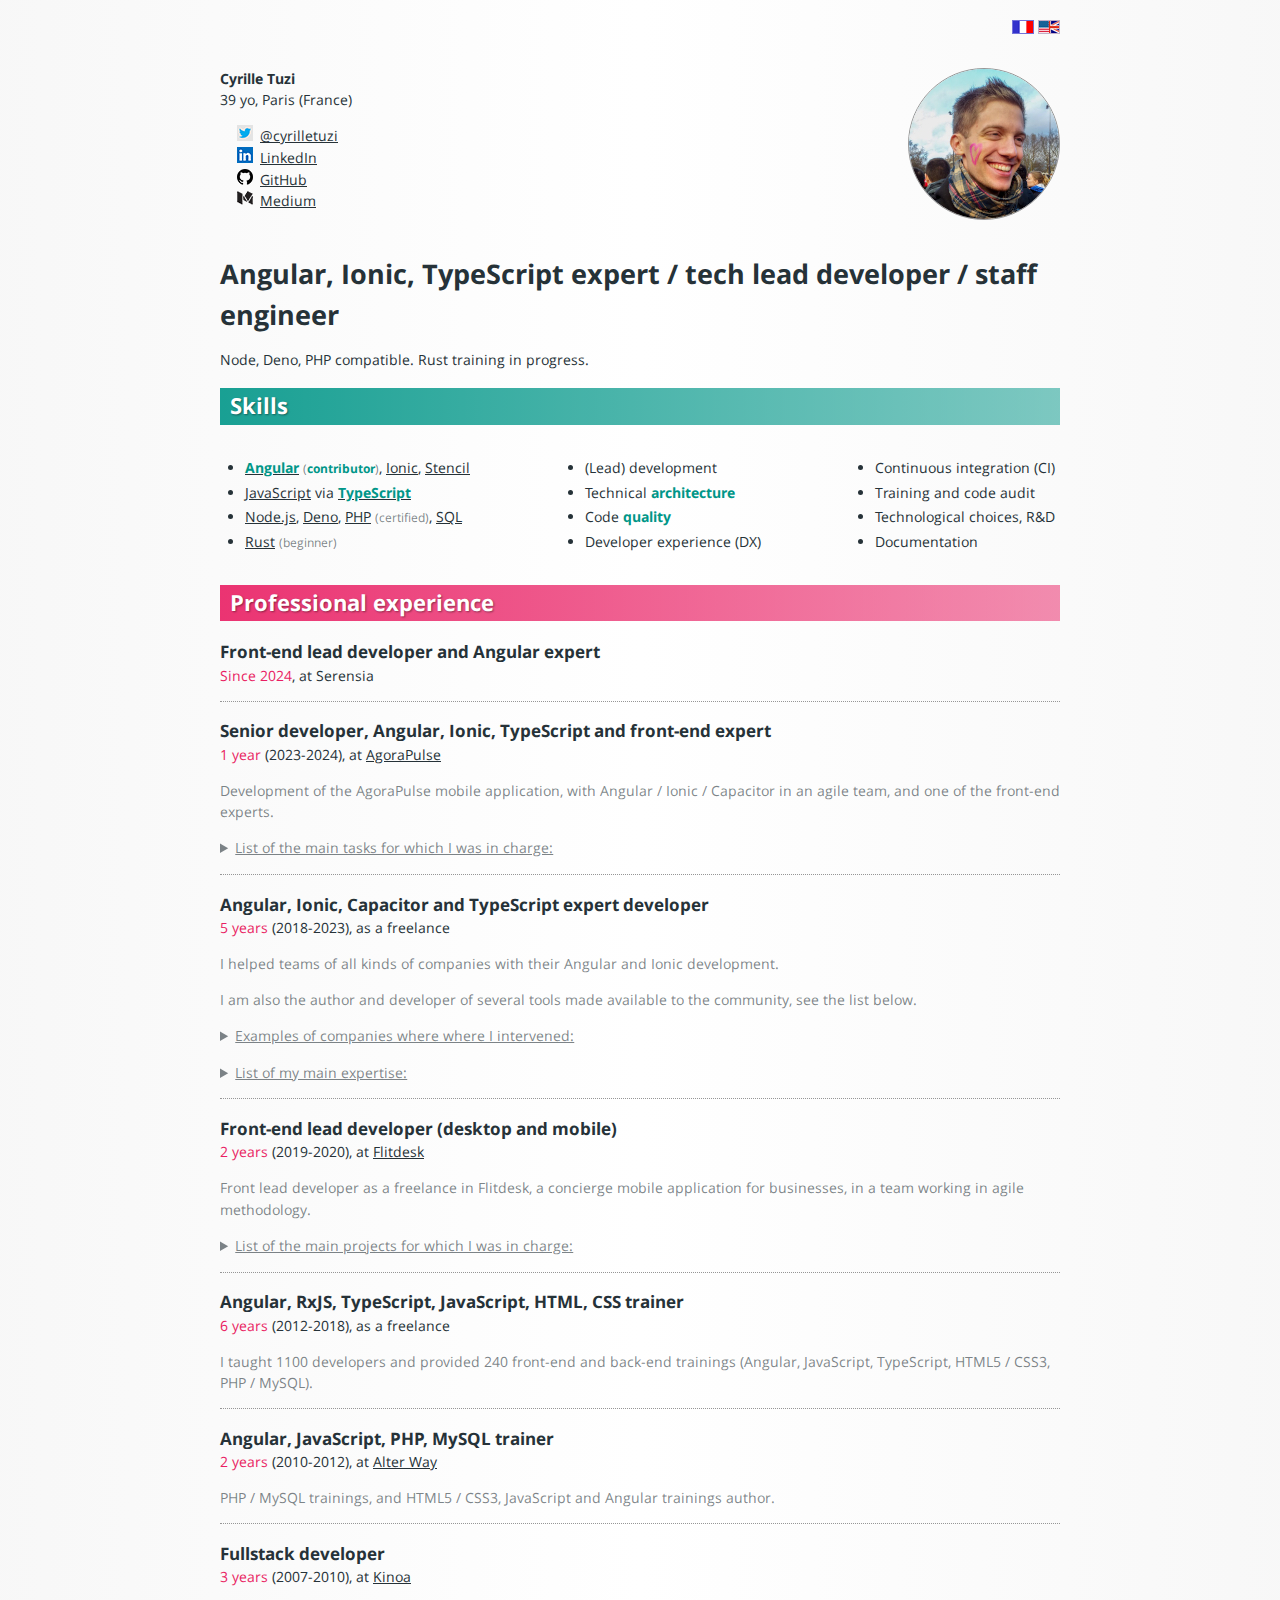
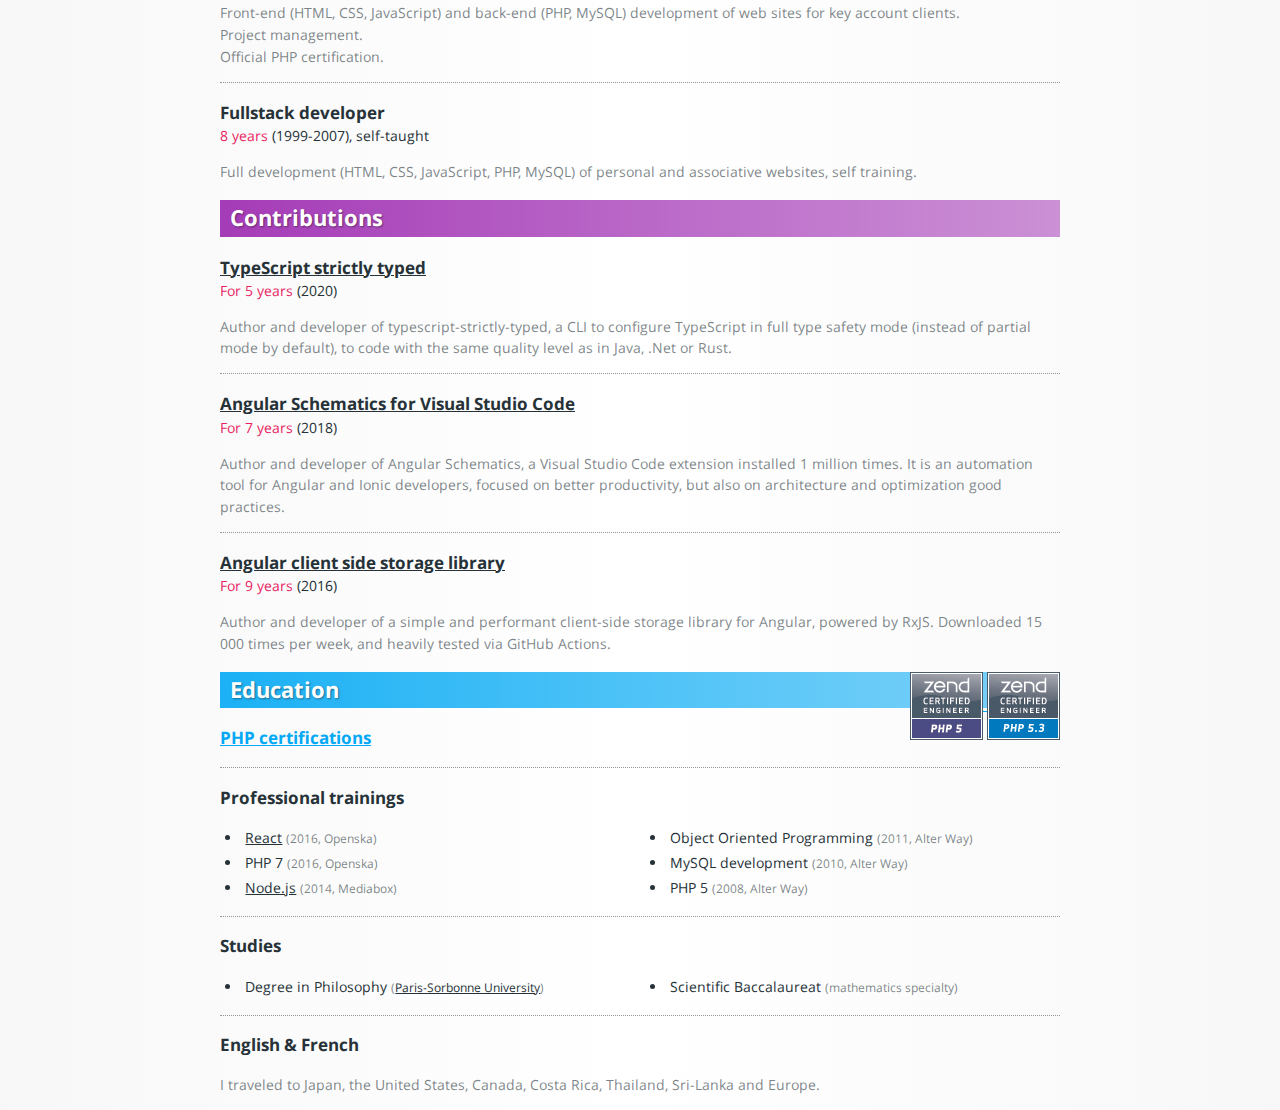
==== en/index.html @ 1a238568 "fix" ====
<!doctype html>
<html lang="en">

<head>
  <meta charset="utf-8">
  <title>Angular, Ionic, TypeScript expert / tech lead developer / staff engineer | Cyrille Tuzi</title>
  <meta name="description"
    content="Full-stack developer, JavaScript · TypeScript · RxJS · Stencil · Ionic · Angular expert.">
  <meta name="viewport" content="width=device-width, initial-scale=1">
  <meta name="twitter:site" content="@cyrilletuzi">
  <link rel="alternate" hreflang="fr" href="https://www.cyrilletuzi.com">
  <link rel="stylesheet" href="../styles/web.css">
</head>

<body>

  <div id="wrapper">

    <ul id="header-lang" class="no-print">
      <li><a href="/" rel="alternate" hreflang="fr"><img src="../images/lang-icons/fr.png" alt="Français" width="22"
            height="14"></a></li>
      <li><img src="../images/lang-icons/en.png" alt="English" width="22" height="14"></li>
    </ul>

    <main id="content">

      <article id="profile" itemscope itemtype="http://schema.org/Person">

        <header id="header">

          <div>

            <p id="header-title" itemprop="name">Cyrille Tuzi</p>
            <p id="header-age">39 yo, <span itemprop="address">Paris (France)</span></p>

            <ul id="contact-list">
              <li class="contact-twitter"><a href="https://twitter.com/cyrilletuzi" target="_blank"
                  rel="external">@cyrilletuzi</a></li>
              <li class="contact-linkedin no-print"><a href="https://www.linkedin.com/in/cyrilletuzi" target="_blank"
                  rel="external">LinkedIn</a></li>
              <li class="contact-github no-print"><a href="https://github.com/cyrilletuzi" target="_blank"
                  rel="external">GitHub</a></li>
              <li class="contact-medium no-print"><a href="https://medium.com/@cyrilletuzi" target="_blank"
                  rel="external">Medium</a></li>
            </ul>

          </div>

          <div>

            <figure id="header-photo"><img src="../images/me/pro-202009.jpg" width="150" height="150" alt=""
                itemprop="image"></figure>

          </div>

        </header><!-- #header -->

        <h1 id="profile-title" itemprop="jobTitle">
          Angular, Ionic, TypeScript expert / tech lead developer / staff engineer
        </h1>
        <p>Node, Deno, PHP compatible. Rust training in progress.</p>

        <section class="profile-section" id="skills">

          <h2 id="skills-title" class="section-title">Skills</h2>

          <div id="skills-list">

            <div class="skill">

              <ul class="skill-list">
                <li class="skill-item"><a href="https://angular.io/" target="_blank"
                    rel="external"><strong>Angular</strong></a>
                  <small>(<strong>contributor</strong>)</small>, <a href="https://ionicframework.com/" target="_blank"
                    rel="external">Ionic</a>, <a href="https://stenciljs.com/" target="_blank"
                    rel="external">Stencil</a>
                </li>
                <li class="skill-item"><a
                    href="https://www.ecma-international.org/publications-and-standards/standards/ecma-262/"
                    target="_blank" rel="external">JavaScript</a> via <a href="https://www.typescriptlang.org/" target="_blank"
                    rel="external"><strong>TypeScript</strong></a></li>
                <li class="skill-item"><a href="https://nodejs.org/" target="_blank" rel="external">Node.js</a>, <a
                    href="https://deno.com/runtime" target="_blank" rel="external">Deno</a>, <a
                    href="https://www.php.net/" target="_blank" rel="external">PHP</a> <small>(certified)</small>, <a
                    href="https://www.mysql.com/" target="_blank" rel="external">SQL</a></li>
                <li class="skill-item"><a href="https://www.rust-lang.org/" target="_blank" rel="external">Rust</a>
                  <small>(beginner)</small>
              </ul>

            </div><!-- .skill -->

            <div class="skill">

              <ul class="skill-list">
                <li class="skill-item">(Lead) development</strong></li>
                <li class="skill-item">Technical <strong>architecture</strong></li>
                <li class="skill-item">Code <strong>quality</strong></li>
                <li class="skill-item">Developer experience (DX)</li>
              </ul>

            </div><!-- .skill -->

            <div class="skill">

              <ul class="skill-list">
                <li class="skill-item">Continuous integration (CI)</li>
                <li class="skill-item">Training and code audit</li>
                <li class="skill-item">Technological choices, R&amp;D</li>
                <li class="skill-item">Documentation</li>
              </ul>

            </div><!-- .skill -->

          </div><!-- #skills-list -->

        </section><!-- #skills -->

        <section class="profile-section" id="jobs">

          <h2 id="jobs-title" class="section-title">Professional experience</h2>

          <div class="job">

            <h3 class="job-title">Front-end lead developer and Angular expert</h3>

            <p class="job-details"><span class="job-duration">Since 2024</span>, at Serensia</p>

          </div><!-- .job -->

          <div class="job">

            <h3 class="job-title">Senior developer, Angular, Ionic, TypeScript and front-end expert</h3>

            <p class="job-details"><span class="job-duration">1 year</span> (2023-2024), at <span
                class="job-status"><a href="https://www.agorapulse.com" target="_blank"
                  rel="external">AgoraPulse</a></span>
            </p>

            <p class="details">Development of the AgoraPulse mobile application, with Angular / Ionic / Capacitor in an agile team, and one of the front-end experts.</p>

            <details class="details">
              <summary>List of the main tasks for which I was in charge:</summary>
              <ul>
                <li>Ionic and Angular development</li>
                <li>including 2 whole new features from scratch, with a new architecture</li>
                <li>migration to Capacitor 5</li>
                <li>migration to Ionic 7</li>
                <li>sharing my Angular expertise within my team and within the front-end guild</li>
                <li>implement Angular new features and best practices</li>
                <li>implement TypeScript best practices</li>
                <li>integrate a new design system</li>
                <li>writing test plans in Testmo</li>
                <li>review peers code</li>
                <li>improve collaboration between designers and developers</li>
                <li>write documentation</li>
              </ul>
            </details>

          </div><!-- .job -->

          <div class="job">

            <h3 class="job-title">Angular, Ionic, Capacitor and TypeScript expert developer</h3>

            <p class="job-details"><span class="job-duration">5 years</span> (2018-2023), as a <span
                class="job-status">freelance</span></p>

            <p class="details">I helped teams of all kinds of companies with their Angular and Ionic
              development. </p>

            <p class="details">I am also the author and developer of several tools made available to the community, see the list below.</p>

            <details class="details">
              <summary>Examples of companies where where I intervened:</summary>
              <ul>
                <li>startups (Flitdesk, Sam Assurances, Antelop,...)</li>
                <li>key account clients (Hermès, Renault, Engie, Elis,...)</li>
                <li>software editors (Business Document, Infoelsa, Adesoft, Silae, Up n biz /
                  Karburan,...)</li>
                <li>public sector (universités, administrations,...)</li>
                <li>web agencies (Inside Group, Maltem / Omnilog, LogDirect,...)</li>
              </ul>
            </details>

            <details class="details">
              <summary>List of my main expertise:</summary>
              <ul>
                <li>participate in Angular and Ionic development inside existing teams</li>
                <li>help to choose the good frameworks, libraries and tools, according to the technical
                  goals</li>
                <li>set up an architecture which is able to scale up</li>
                <li>audit existing Angular and Ionic projects</li>
                <li>help migrate to new dependencies versions to reduce technical debt</li>
                <li>upskill team members</li>
                <li>write documentation to share knowledge across the team or the community</li>
                <li>design a solution, and provide code templates to the team to apply and repeat easily
                </li>
                <li>ease technical onboarding of a new recruit into the team</li>
                <li>provide developers tools for better productivity</li>
                <li>improve code quality to reduce bugs and maintenance costs</li>
                <li>set up continuous integration (CI) and delivery (CD)</li>
                <li>set up unit and e2e tests</li>
                <li>relationship with the user community and issues management</li>
                <li>Node and Deno development</li>
                <li>VS Code extension development</li>
              </ul>
            </details>

          </div><!-- .job -->

          <div class="job">

            <h3 class="job-title">Front-end lead developer (desktop and mobile)</h3>

            <p class="job-details"><span class="job-duration">2 years</span> (2019-2020), at
              <span class="job-status"><a href="https://www.flitdesk.com/en/" target="_blank"
                  rel="external">Flitdesk</a></span>
            </p>

            <p class="details">Front lead developer as a freelance in Flitdesk, a concierge mobile
              application for businesses, in a team working in agile methodology.
            </p>

            <details class="details">
              <summary>List of the main projects for which I was in
                charge:</summary>
              <ul>
                <li>Ionic and Angular development</li>
                <li>upskill team members</li>
                <li>migration from Ionic 3 to Ionic 5+</li>
                <li>migration from Cordova to Capacitor</li>
                <li>set up an architecture to scale up</li>
                <li>improve code quality to reduce bugs and maintenance costs</li>
                <li>set up a store / state management</li>
                <li>set up continuous integration (CI) with GitHub Actions</li>
                <li>set up continuous delivery (CD) with Ionic AppFlow</li>
                <li>automating dependencies update with Renovate</li>
                <li>design a solution for tables and provide code templates to the team</li>
                <li>write documentation</li>
                <li>help recruit new team members, and help the technical onboarding</li>
              </ul>
            </details>

          </div><!-- .job -->

          <div class="job">

            <h3 class="job-title">Angular, RxJS, TypeScript, JavaScript, HTML, CSS trainer</h3>

            <p class="job-details"><span class="job-duration">6 years</span> (2012-2018), as a <span
                class="job-status">freelance</span></p>

            <p class="details">I taught 1100 developers and provided 240 front-end and back-end trainings
              (Angular, JavaScript, TypeScript, HTML5 / CSS3, PHP / MySQL).</p>

          </div><!-- .job -->

          <div class="job">

            <h3 class="job-title">Angular, JavaScript, PHP, MySQL trainer</h3>

            <p class="job-details"><span class="job-duration">2 years</span> (2010-2012), at <span class="job-status"><a
                  href="https://www.alterway.fr/" target="_blank" rel="external">Alter Way</a></span></p>

            <p class="job-description details">PHP / MySQL trainings, and HTML5 / CSS3, JavaScript and
              Angular trainings author.</p>

          </div><!-- .job -->

          <div class="job">

            <h3 class="job-title">Fullstack developer</h3>

            <p class="job-details"><span class="job-duration">3 years</span> (2007-2010), at <span class="job-status"><a
                  href="http://www.kinoa.com/" target="_blank" rel="external">Kinoa</a></span></p>

            <p class="details">Front-end (HTML, CSS, JavaScript) and back-end (PHP, MySQL) development of
              web sites for key account clients.<br />
              Project management.<br />
              Official PHP certification.</p>

          </div><!-- .job -->

          <div class="job">

            <h3 class="job-title">
              Fullstack developer</h3>

            <p class="job-details"><span class="job-duration">8 years</span> (1999-2007), <span
                class="job-status">self-taught</span></p>

            <p class="job-description details">Full development (HTML, CSS, JavaScript, PHP, MySQL) of
              personal and associative websites, self training.</p>

          </div><!-- .job -->

        </section><!-- #jobs -->

        <section class="profile-section" id="references">

          <h2 id="interests-title" class="section-title">Contributions</h2>

          <div class="job">

            <h3 class="job-title"><a href="https://github.com/cyrilletuzi/typescript-strictly-typed" target="_blank"
                rel="external">TypeScript strictly typed</a></h3>

            <p class="job-details"><span class="job-duration">For 5 years</span> (2020)</p>

            <p class="details">Author and developer of typescript-strictly-typed, a CLI to configure
              TypeScript in full type safety mode (instead of partial mode by default), to code with the
              same quality level as in Java, .Net or Rust.</p>

          </div><!-- .job -->

          <div class="job">

            <h3 class="job-title"><a
                href="https://marketplace.visualstudio.com/items?itemName=cyrilletuzi.angular-schematics"
                target="_blank" rel="external">Angular Schematics for Visual Studio Code</a></h3>

            <p class="job-details"><span class="job-duration">For 7 years</span> (2018)</p>

            <p class="details">Author and developer of Angular Schematics, a Visual Studio Code extension
              installed 1 million times. It is an automation tool for Angular and Ionic developers, focused
              on better productivity, but also on architecture and optimization good practices.</p>

          </div><!-- .job -->

          <div class="job">

            <h3 class="job-title"><a href="https://github.com/cyrilletuzi/angular-async-local-storage" target="_blank"
                rel="external">Angular client side storage library</a></h3>

            <p class="job-details"><span class="job-duration">For 9 years</span> (2016)</p>

            <p class="details">Author and developer of a simple and performant client-side storage library
              for Angular, powered by RxJS. Downloaded 15 000 times per week, and heavily tested via GitHub
              Actions.</p>

          </div><!-- .job -->

        </section><!-- #references -->

        <section class="profile-section" id="trainings">

          <h2 id="trainings-title" class="section-title">Education</h2>

          <div id="trainings-certified" class="training">

            <h3 class="training-title" itemprop="award"><a href="https://www.zend-zce.com/en/yellow-pages/ZEND009585"
                target="_blank" rel="external">PHP certifications</a></h3>

            <figure id="training-certified-logo">
              <a href="https://www.zend-zce.com/en/yellow-pages/ZEND009585" rel="external" target="_blank">
                <img src="../images/references/php5-certified.gif" alt="PHP5 Certified" height="68" width="73">
                <img src="../images/references/php-certified.gif" alt="PHP Certified" height="68" width="73">
              </a>
            </figure>

          </div><!-- .training -->

          <div class="training">

            <h3 class="training-title">Professional trainings</h3>

            <ul class="training-list">
              <li class="training-item"><a href="https://react.dev/" target="_blank" rel="external">React</a>
                <small>(2016, Openska)</small>
              </li>
              <li class="training-item">PHP 7 <small>(2016, Openska)</small></li>
              <li class="training-item"><a href="https://nodejs.org/" target="_blank" rel="external">Node.js</a>
                <small>(2014, Mediabox)</small>
              </li>
              <li class="training-item">Object Oriented Programming <small>(2011, Alter Way)</small></li>
              <li class="training-item">MySQL development <small>(2010, Alter Way)</small></li>
              <li class="training-item">PHP 5 <small>(2008, Alter Way)</small></li>
            </ul>

          </div><!-- .training -->

          <div class="training">

            <h3 class="training-title">Studies</h3>

            <ul class="training-list">
              <li class="training-item">Degree in Philosophy <small>(<a href="https://lettres.sorbonne-universite.fr/"
                    target="_blank" rel="external">Paris-Sorbonne University</a>)</small></li>
              <li class="training-item">Scientific Baccalaureat <small>(mathematics specialty)</small>
              </li>
            </ul>

          </div><!-- .training -->

          <div class="training">

            <h3 class="training-title">English &amp; French</h3>

            <p class="details">I traveled to Japan, the United States, Canada, Costa Rica, Thailand, Sri-Lanka and Europe.</p>

          </div><!-- .training -->

        </section><!-- #trainings -->

      </article><!-- #profile -->

    </main><!-- #content -->

  </div><!-- #wrapper -->

</body>

</html>
---- styles/web.css ----
@font-face {
    font-family: 'Open Sans';
    font-style: normal;
    font-weight: 400;
    src: local('Open Sans'), local('OpenSans'), url(../fonts/open-sans.woff2) format('woff2'), url(../fonts/open-sans.woff) format('woff');
}

@font-face {
    font-family: 'Open Sans';
    font-style: normal;
    font-weight: 700;
    src: local('Open Sans Bold'), local('OpenSans-Bold'), url(../fonts/open-sans-bold.woff2) format('woff2'), url(../fonts/open-sans-bold.woff) format('woff');
}

@font-face {
    font-family: 'Open Sans';
    font-style: italic;
    font-weight: 400;
    src: local('Open Sans Italic'), local('OpenSans-Italic'), url(../fonts/open-sans-italic.woff2) format('woff2'), url(../fonts/open-sans-italic.woff) format('woff');
}



@media all {

    /* GENERAL */

    body {
        background: linear-gradient(to right, rgba(240, 240, 240, 0.5), rgb(255, 255, 255), rgba(240, 240, 240, 0.5));
        color: rgb(38, 50, 56);
        font-family: 'Open Sans', Arial, sans-serif;
        font-size: 90%;
        line-height: 1.5;
    }

    h1 {
        font-size: 1.9em;
    }

    figure {
        margin-left: 0;
        margin-right: 0;
    }

    img {
        vertical-align: middle;
    }

    a {
        color: rgb(38, 50, 56);
    }

    li {
        margin-bottom: 3px;
    }

    small,
    .details {
        color: rgba(38, 50, 56, 0.6);
    }

    .unsupported {
        background-color: rgb(255, 235, 59);
        border: 1px solid rgb(255, 87, 34);
        padding: 2px 5px;
    }

    .unsupported a {
        color: rgb(0, 0, 0);
    }

    details>summary {
        text-decoration: underline;
    }

    details>ul {
        font-size: 0.9em;
    }

    #wrapper {
        margin: 0 auto;
        max-width: 840px;
        padding: 0 5px;
    }

    .section-title {
        background-color: rgb(100, 100, 100);
        color: rgb(255, 255, 255);
        padding: 2px 10px;
        text-shadow: 1px 1px 2px rgba(0, 0, 0, 0.4);
    }

    .skill-list {
        padding-left: 20px;
    }

    .training-list,
    #interests-list {
        padding-left: 5px;
    }

    .training-item,
    .interests-item {
        list-style-position: inside;
    }

    /* HEADER */

    #header-lang {
        text-align: right;
    }

    #header-lang>li {
        display: inline-block;
        list-style: none;
    }

    #header {
        display: flex;
        justify-content: space-between;
    }

    #header-title {
        font-weight: bold;
        margin-bottom: 0;
    }

    #header-age {
        margin-top: 0;
    }

    #header-photo>img {
        border: 1px solid rgb(150, 150, 150);
        border-radius: 50%;
    }

    #contact-list li {
        margin-bottom: 0;
    }

    .contact-twitter {
        list-style-image: url(../images/social-icons/twitter.png);
    }

    .contact-linkedin {
        list-style-image: url(../images/social-icons/linkedin.png);
    }

    .contact-gmail {
        list-style-image: url(../images/social-icons/gmail.png);
    }

    .contact-github {
        list-style-image: url(../images/social-icons/github.png);
    }

    .contact-medium {
        list-style-image: url(../images/social-icons/medium.png);
    }

    #profile-title {
        margin-bottom: 10px;
    }

    /* SKILLS */

    #skills-title {
        background-color: rgba(0, 150, 136, 0.9);
        background: linear-gradient(to right, rgba(0, 150, 136, 0.9), rgba(0, 150, 136, 0.5));
    }

    .skill-list strong {
        color: rgb(0, 150, 136);
    }

    #skills-list {
        display: flex;
        flex-wrap: wrap;
        justify-content: space-between;
    }

    .skill {
        margin-left: 5px;
        margin-right: 5px;
    }

    /* JOBS */

    .job h3 {
        margin-bottom: 0;
    }

    .job .job-details {
        margin-top: 0;
    }

    #jobs-title {
        background-color: rgba(233, 30, 99, 0.9);
        background: linear-gradient(to right, rgba(233, 30, 99, 0.9), rgba(233, 30, 99, 0.5));
    }

    .job-duration {
        color: rgb(233, 30, 99)
    }

    .job {
        border-bottom: 1px dotted rgb(150, 150, 150);
    }

    .job>details {
        margin-bottom: 15px;
    }

    .job:last-of-type {
        border-bottom: none;
    }

    /* TRAININGS */

    #trainings-title {
        background-color: rgba(3, 169, 244, 0.9);
        background: linear-gradient(to right, rgba(3, 169, 244, 0.9), rgba(3, 169, 244, 0.5));
        margin-bottom: 0;
    }

    .training {
        border-bottom: 1px dotted rgb(150, 150, 150);
    }

    .training:last-of-type {
        border-bottom: none;
    }

    .training-list {
        column-count: 2;
    }

    .training-item {
        page-break-inside: avoid;
        break-inside: avoid;
    }

    #trainings-certified {
        align-items: center;
        display: flex;
        justify-content: space-between;
    }

    #training-certified-logo {
        float: right;
        margin-top: -50px;
    }

    #trainings-certified a {
        color: rgb(3, 169, 244);
    }

    /* REFERENCES */

    #references-title {
        background-color: rgba(229, 28, 35, 0.9);
        background: linear-gradient(to right, rgba(229, 28, 35, 0.9), rgba(229, 28, 35, 0.5));
    }

    .reference-highlight {
        color: rgb(229, 28, 35);
    }

    .reference {
        border-bottom: 1px dotted rgb(150, 150, 150);
        padding-bottom: 10px;
    }

    .reference:last-of-type {
        border-bottom: none;
        padding-bottom: 0;
    }

    .reference-development {
        column-count: 2;
        text-align: justify;
    }

    .reference-development>figure {
        width: 100%;
    }

    .reference-development>div {
        page-break-inside: avoid;
        break-inside: avoid;
    }

    /* INTERESTS */

    #interests-title {
        background-color: rgba(156, 39, 176, 0.9);
        background: linear-gradient(to right, rgba(156, 39, 176, 0.9), rgba(156, 39, 176, 0.5));
    }

    #interests-list {
        column-count: 3;
    }

}

/* RESPONSIVE DESIGN */

@media all and (max-width: 729px) {

    img {
        height: auto;
        max-width: 100%;
    }

    #interests-list {
        column-count: 2;
    }

}

@media all and (max-width: 569px) {

    .training-list,
    .reference-development {
        column-count: 1;
    }

}

@media all and (max-width: 479px) {

    #skills-list,
    #interests-list {
        column-count: 1;
    }

}

/* PRINT */

@media print {

    .no-print {
        display: none;
    }

    * {
        box-shadow: none !important;
        font-size: 1em;
        text-shadow: none !important;
    }

    body {
        background: transparent !important;
    }

    img {
        page-break-inside: avoid;
    }

    ul {
        padding-left: 10px;
    }

    .details {
        font-size: 0.8em;
    }

    #contact-list {
        padding-left: 40px;
    }

    #header-photo>img {
        max-height: 90px;
        width: auto;
    }

    #profile-title {
        font-size: 1.5em;
    }

    .section-title {
        font-size: 1.4em;
    }

}
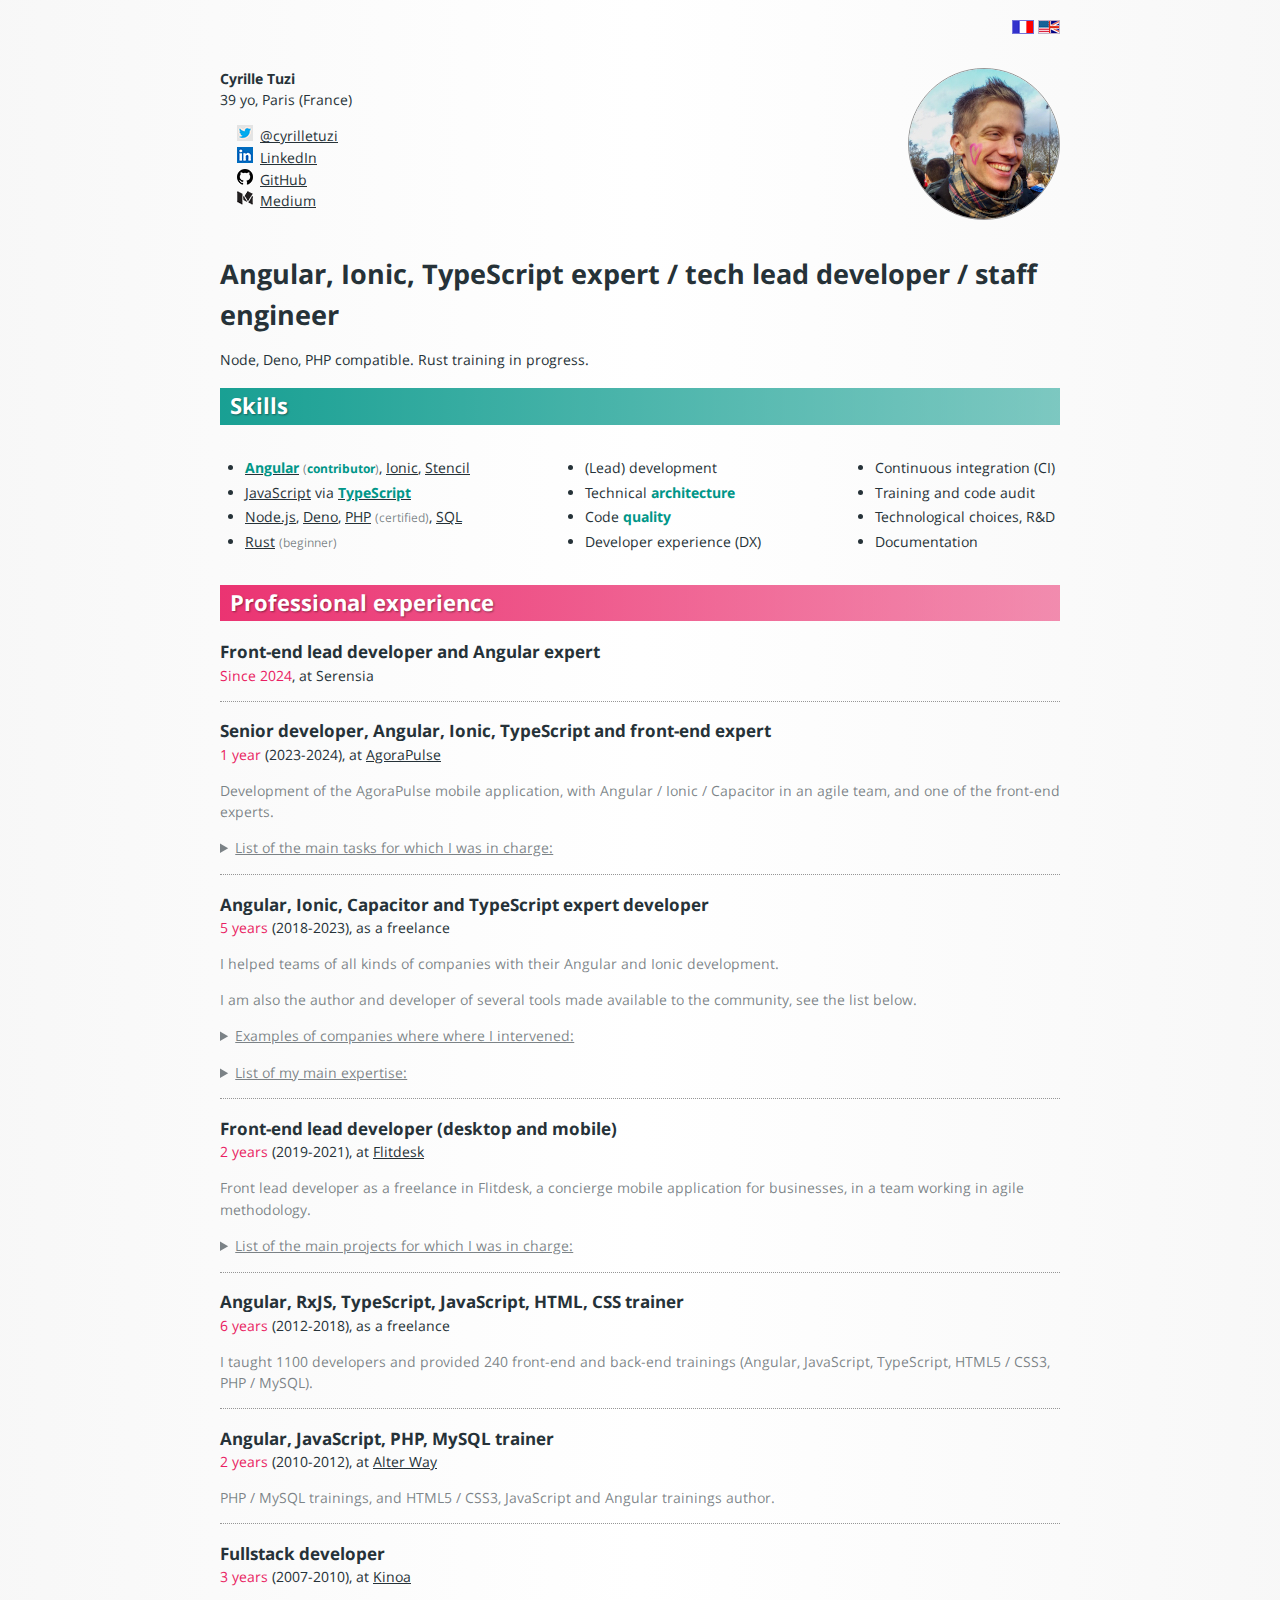
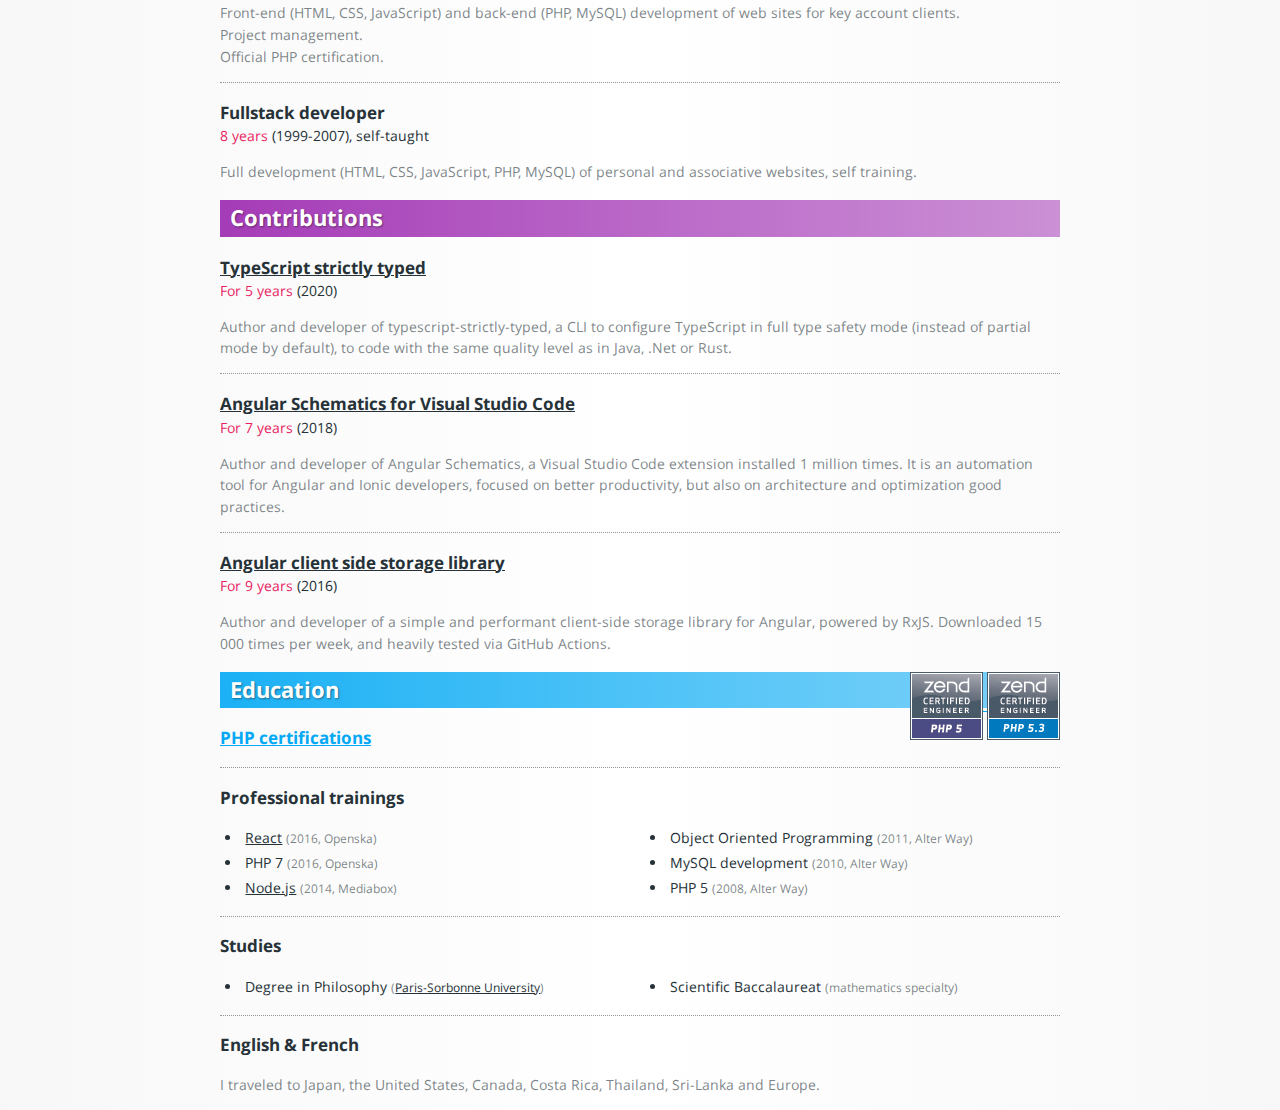
==== commit 3094a52f: "fix" ====
--- a/en/index.html
+++ b/en/index.html
@@ -212,7 +212,7 @@
 
             <h3 class="job-title">Front-end lead developer (desktop and mobile)</h3>
 
-            <p class="job-details"><span class="job-duration">2 years</span> (2019-2020), at
+            <p class="job-details"><span class="job-duration">2 years</span> (2019-2021), at
               <span class="job-status"><a href="https://www.flitdesk.com/en/" target="_blank"
                   rel="external">Flitdesk</a></span>
             </p>
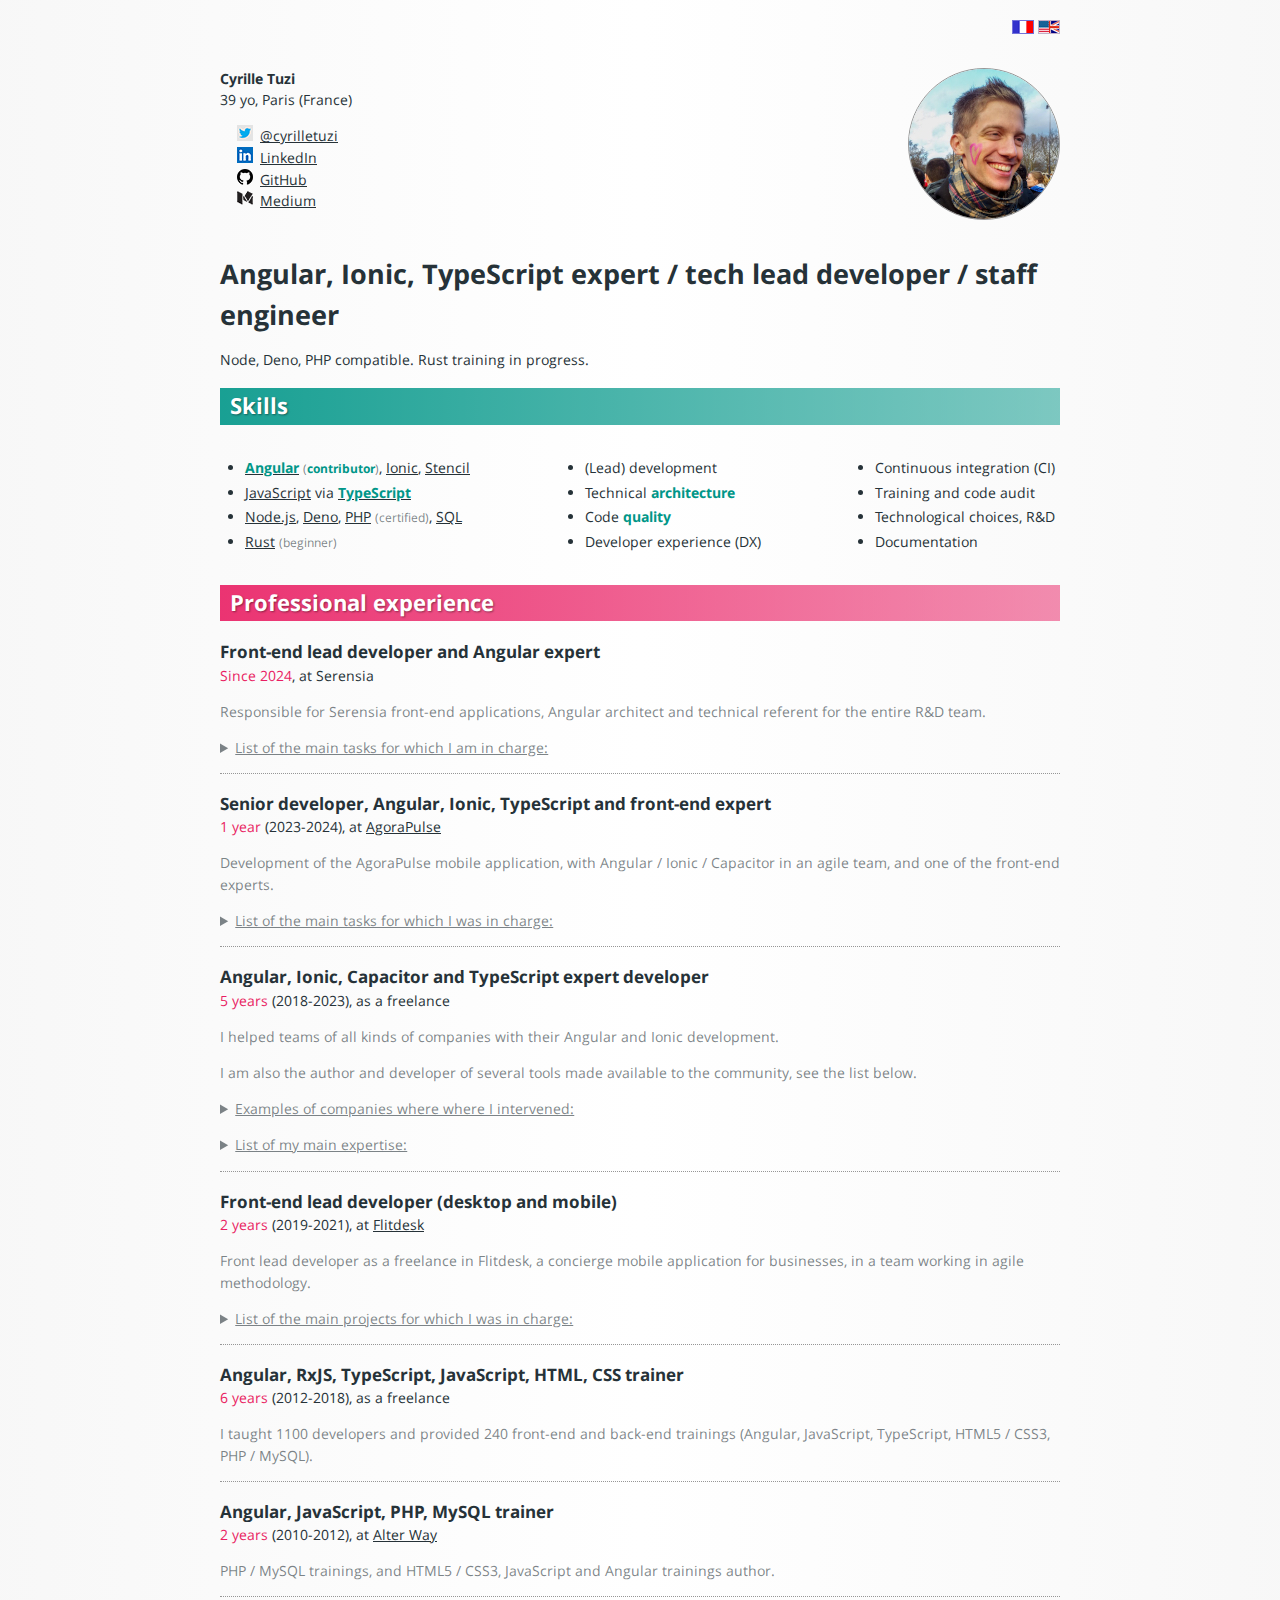
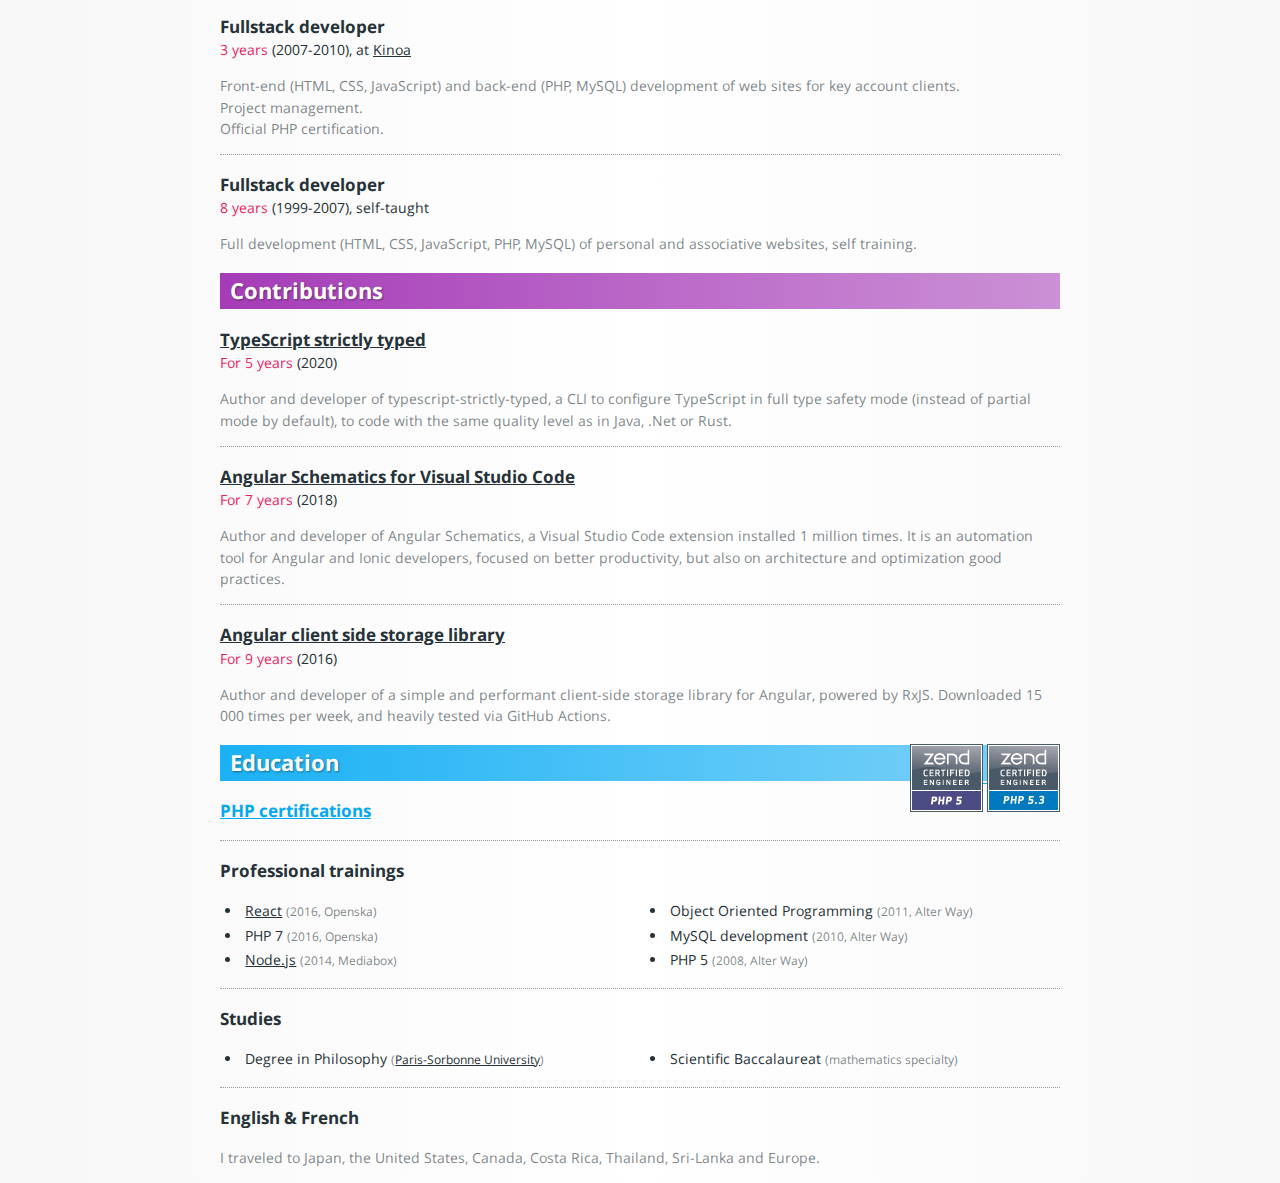
==== commit fb82c62a: "cv" ====
--- a/en/index.html
+++ b/en/index.html
@@ -124,6 +124,25 @@
             <h3 class="job-title">Front-end lead developer and Angular expert</h3>
 
             <p class="job-details"><span class="job-duration">Since 2024</span>, at Serensia</p>
+
+            <p class="details">Responsible for Serensia front-end applications, Angular architect and technical referent for the entire R&D team.</p>
+
+            <details class="details">
+              <summary>List of the main tasks for which I am in charge:</summary>
+              <ul>
+                <li>Angular development</li>
+                <li>including a whole new application from scratch, from architecture to features</li>
+                <li>sharing my Angular expertise within the whole R&D team</li>
+                <li>implement TypeScript and Angular best practices</li>
+                <li>migrate to Angular new practices</li>
+                <li>automate dependencies updates</li>
+                <li>decouple the front-end and back-end</li>
+                <li>CI improvements</li>
+                <li>review peers code</li>
+                <li>write documentation</li>
+                <li>improve collaboration between UX designers and developers</li>
+              </ul>
+            </details>
 
           </div><!-- .job -->
 
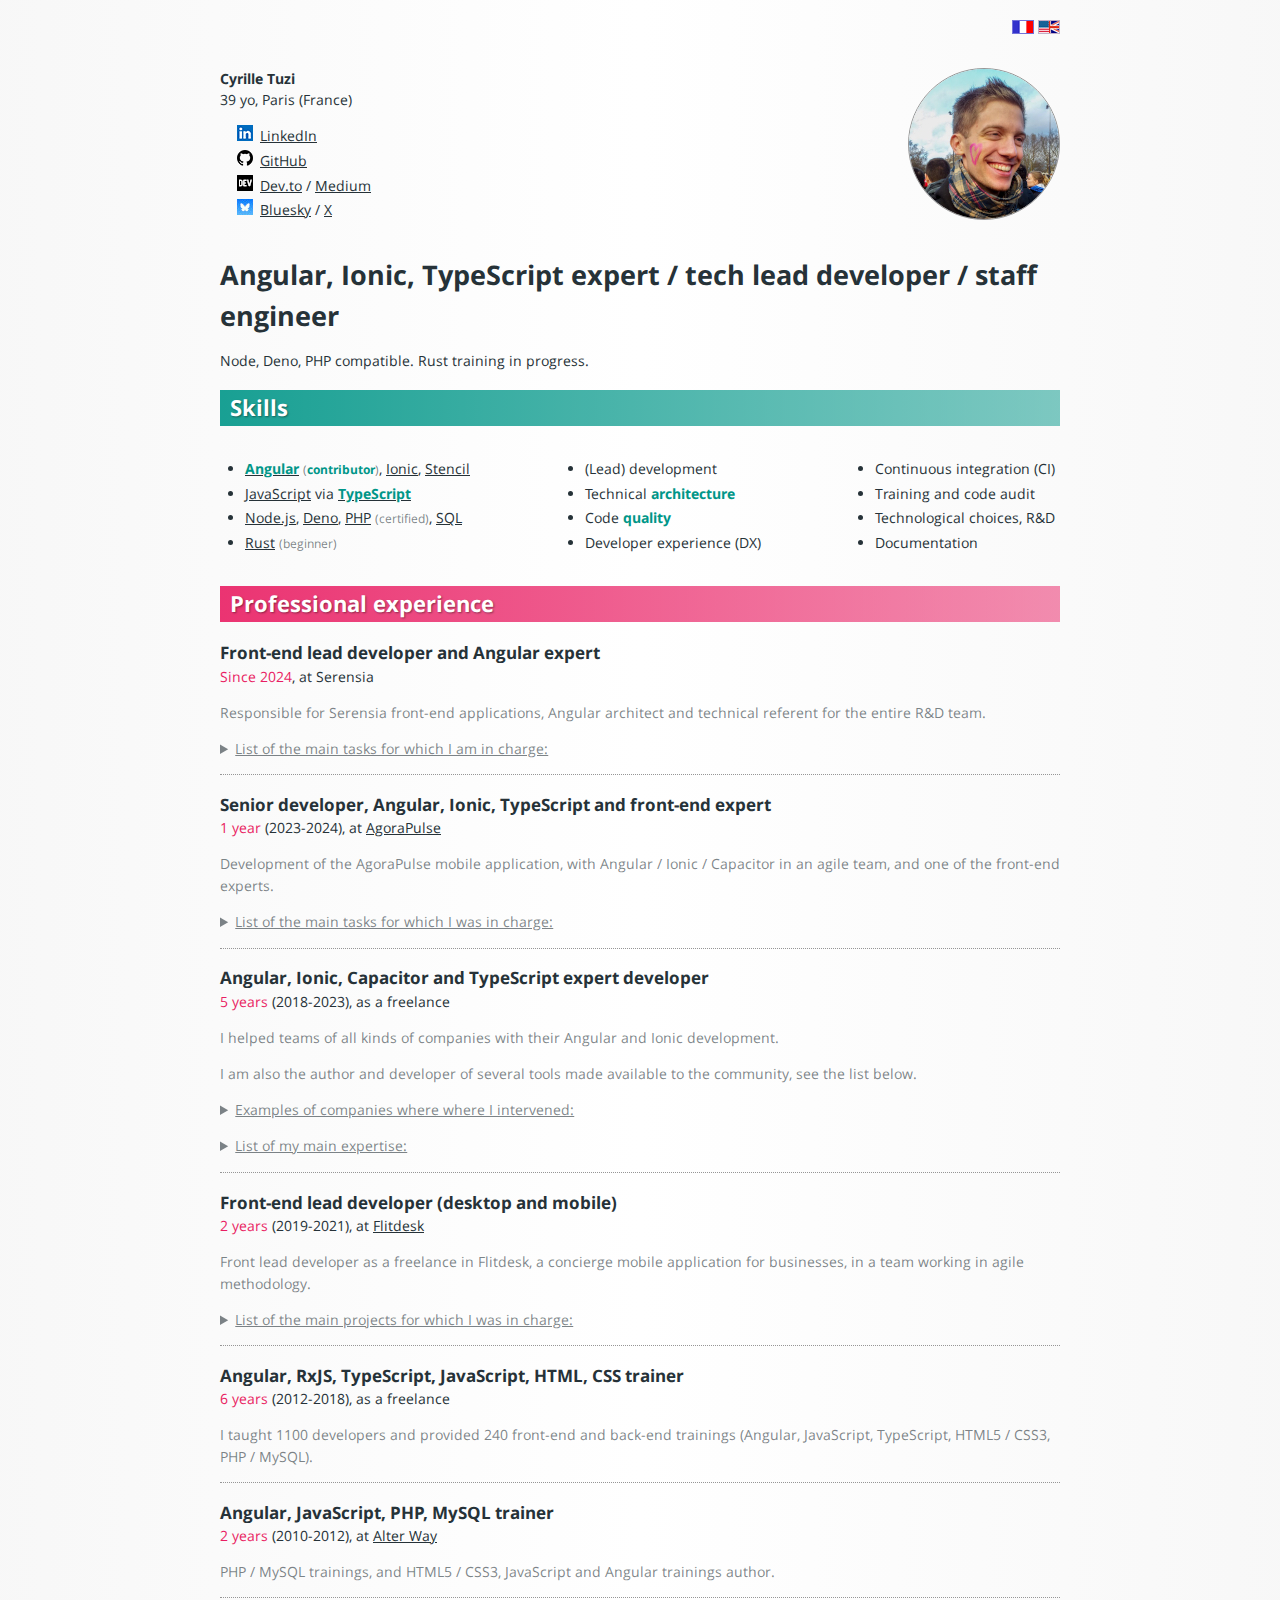
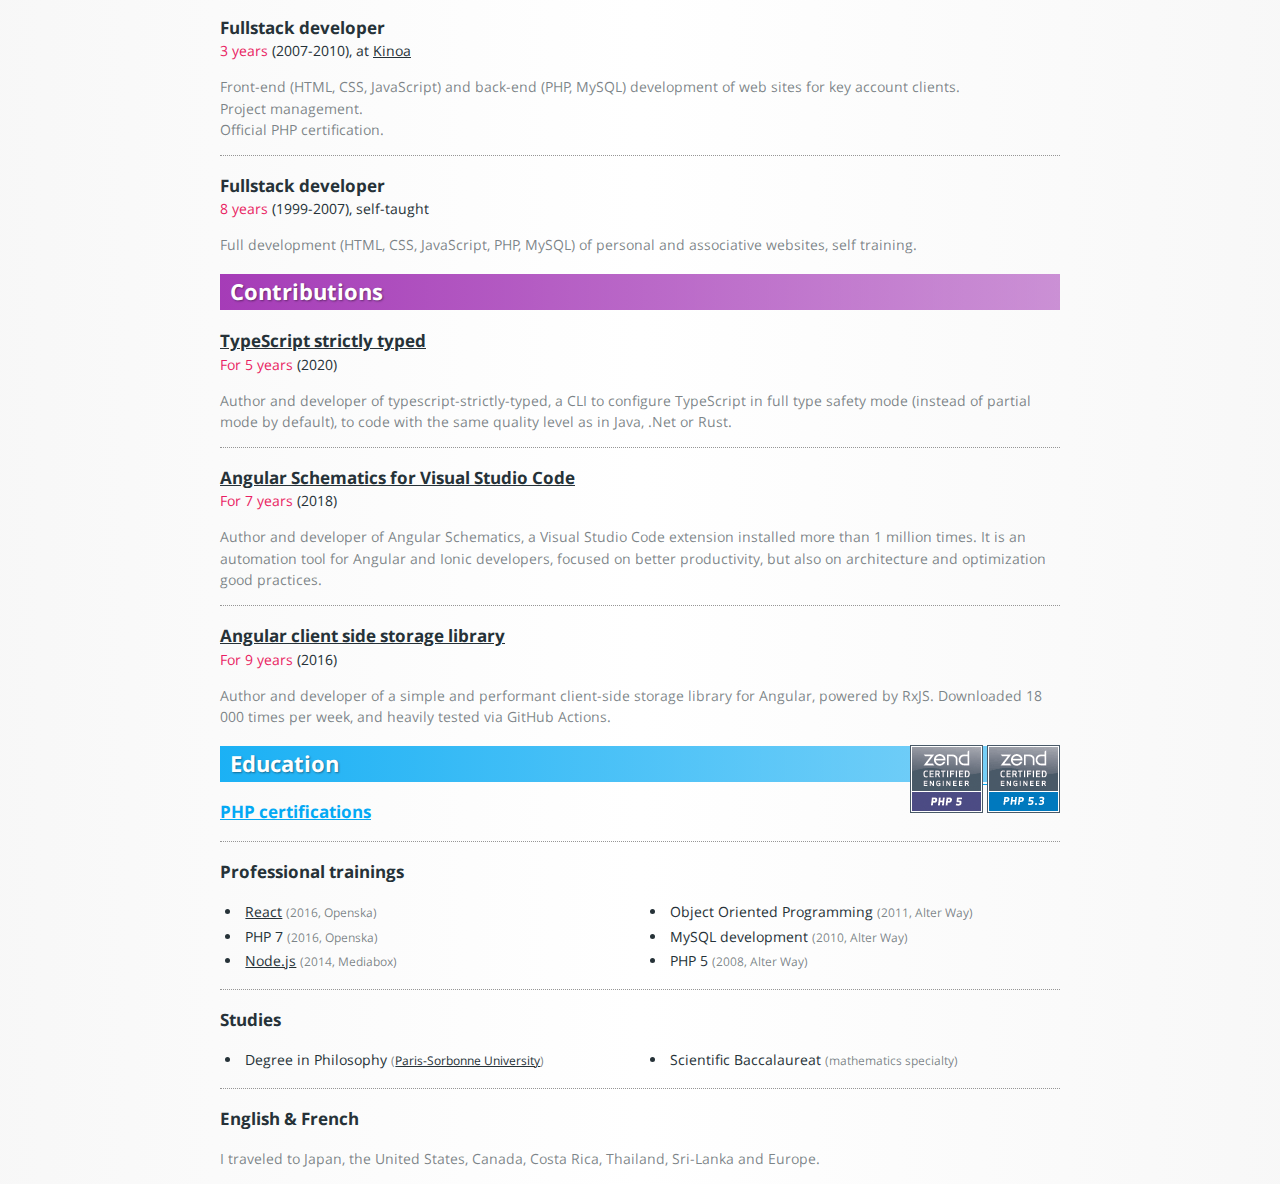
==== commit 5931eccd: "cv" ====
--- a/en/index.html
+++ b/en/index.html
@@ -33,15 +33,17 @@
             <p id="header-title" itemprop="name">Cyrille Tuzi</p>
             <p id="header-age">39 yo, <span itemprop="address">Paris (France)</span></p>
 
-            <ul id="contact-list">
-              <li class="contact-twitter"><a href="https://twitter.com/cyrilletuzi" target="_blank"
-                  rel="external">@cyrilletuzi</a></li>
-              <li class="contact-linkedin no-print"><a href="https://www.linkedin.com/in/cyrilletuzi" target="_blank"
+            <ul id="contact-list no-print">
+              <li class="contact-linkedin"><a href="https://www.linkedin.com/in/cyrilletuzi" target="_blank"
                   rel="external">LinkedIn</a></li>
-              <li class="contact-github no-print"><a href="https://github.com/cyrilletuzi" target="_blank"
+              <li class="contact-github"><a href="https://github.com/cyrilletuzi" target="_blank"
                   rel="external">GitHub</a></li>
-              <li class="contact-medium no-print"><a href="https://medium.com/@cyrilletuzi" target="_blank"
+              <li class="contact-devto"><a href="https://dev.to/cyrilletuzi" target="_blank"
+                rel="external">Dev.to</a> / <a href="https://medium.com/@cyrilletuzi" target="_blank"
                   rel="external">Medium</a></li>
+              <li class="contact-bluesky"><a href="https://bsky.app/profile/cyrilletuzi.com" target="_blank"
+                rel="external">Bluesky</a> / <a href="https://x.com/cyrilletuzi" target="_blank"
+                  rel="external">X</a></li>
             </ul>
 
           </div>
@@ -132,9 +134,12 @@
               <ul>
                 <li>Angular development</li>
                 <li>including a whole new application from scratch, from architecture to features</li>
+                <li>including a complete overhaul from scratch of the historic product</li>
+                <li>implement a design system strategy</li>
                 <li>sharing my Angular expertise within the whole R&D team</li>
                 <li>implement TypeScript and Angular best practices</li>
-                <li>migrate to Angular new practices</li>
+                <li><a href="https://dev.to/cyrilletuzi/typescript-strictly-typed-5fln" target="_blank" rel="external">improve reliability and productivity with strict TypeScript</a></li>
+                <li>migrate to Angular new practices (standalone components, signals...)</li>
                 <li>automate dependencies updates</li>
                 <li>decouple the front-end and back-end</li>
                 <li>CI improvements</li>
@@ -167,6 +172,7 @@
                 <li>sharing my Angular expertise within my team and within the front-end guild</li>
                 <li>implement Angular new features and best practices</li>
                 <li>implement TypeScript best practices</li>
+                <li><a href="https://dev.to/cyrilletuzi/typescript-strictly-typed-5fln" target="_blank" rel="external">améliorer la fiabilité et la productivité avec du TypeScript strict</a></li>
                 <li>integrate a new design system</li>
                 <li>writing test plans in Testmo</li>
                 <li>review peers code</li>
@@ -341,7 +347,7 @@
             <p class="job-details"><span class="job-duration">For 7 years</span> (2018)</p>
 
             <p class="details">Author and developer of Angular Schematics, a Visual Studio Code extension
-              installed 1 million times. It is an automation tool for Angular and Ionic developers, focused
+              installed more than 1 million times. It is an automation tool for Angular and Ionic developers, focused
               on better productivity, but also on architecture and optimization good practices.</p>
 
           </div><!-- .job -->
@@ -354,7 +360,7 @@
             <p class="job-details"><span class="job-duration">For 9 years</span> (2016)</p>
 
             <p class="details">Author and developer of a simple and performant client-side storage library
-              for Angular, powered by RxJS. Downloaded 15 000 times per week, and heavily tested via GitHub
+              for Angular, powered by RxJS. Downloaded 18 000 times per week, and heavily tested via GitHub
               Actions.</p>
 
           </div><!-- .job -->
--- a/styles/web.css
+++ b/styles/web.css
@@ -138,8 +138,8 @@
         margin-bottom: 0;
     }
 
-    .contact-twitter {
-        list-style-image: url(../images/social-icons/twitter.png);
+    .contact-bluesky {
+        list-style-image: url(../images/social-icons/bluesky.jpeg);
     }
 
     .contact-linkedin {
@@ -154,8 +154,8 @@
         list-style-image: url(../images/social-icons/github.png);
     }
 
-    .contact-medium {
-        list-style-image: url(../images/social-icons/medium.png);
+    .contact-devto {
+        list-style-image: url(../images/social-icons/devto.png);
     }
 
     #profile-title {
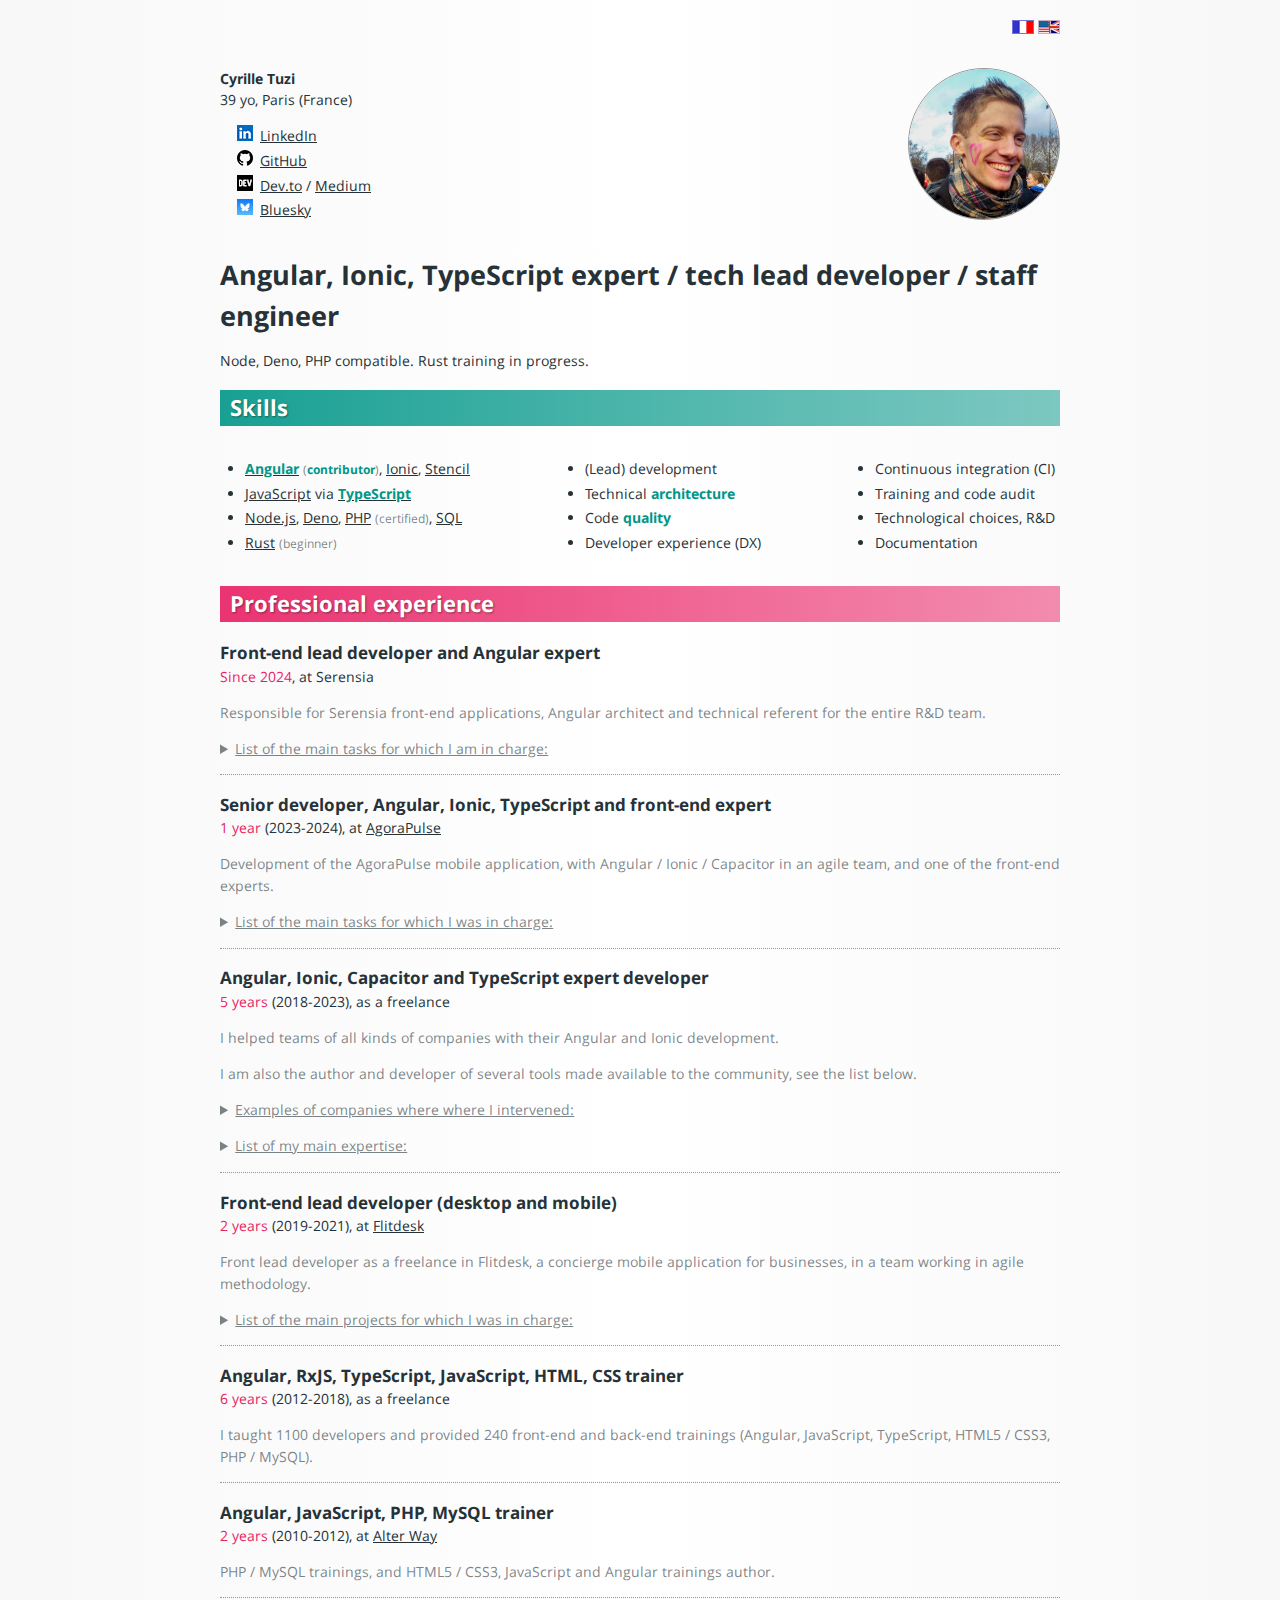
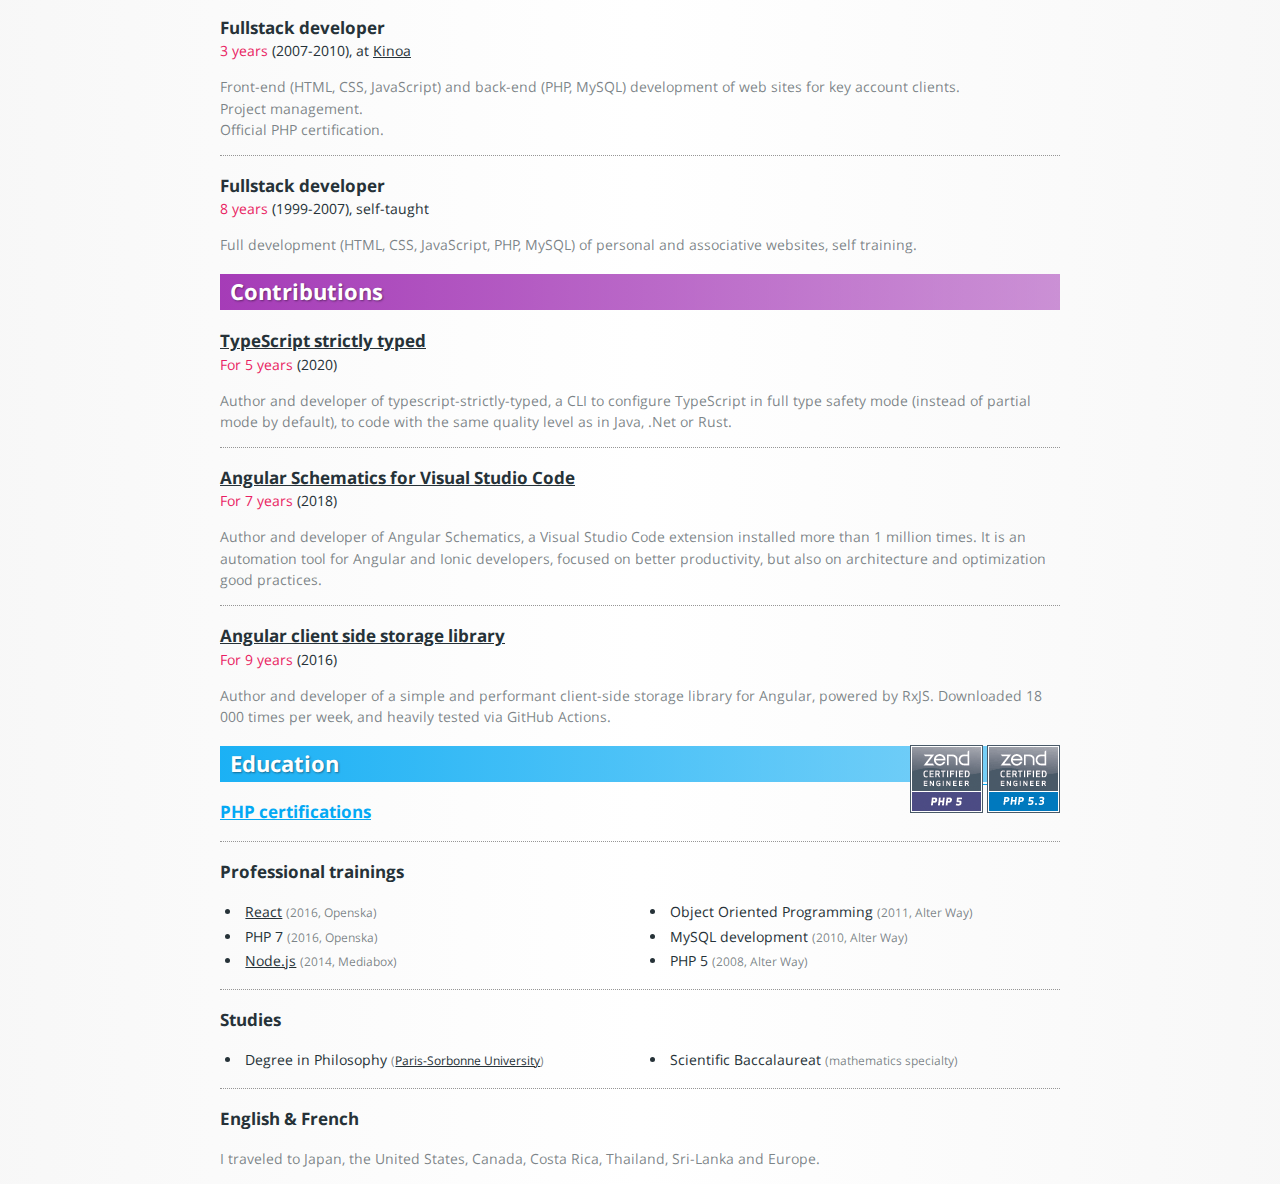
==== commit 015786a8: "remove twitter" ====
--- a/en/index.html
+++ b/en/index.html
@@ -7,7 +7,6 @@
   <meta name="description"
     content="Full-stack developer, JavaScript · TypeScript · RxJS · Stencil · Ionic · Angular expert.">
   <meta name="viewport" content="width=device-width, initial-scale=1">
-  <meta name="twitter:site" content="@cyrilletuzi">
   <link rel="alternate" hreflang="fr" href="https://www.cyrilletuzi.com">
   <link rel="stylesheet" href="../styles/web.css">
 </head>
@@ -42,8 +41,7 @@
                 rel="external">Dev.to</a> / <a href="https://medium.com/@cyrilletuzi" target="_blank"
                   rel="external">Medium</a></li>
               <li class="contact-bluesky"><a href="https://bsky.app/profile/cyrilletuzi.com" target="_blank"
-                rel="external">Bluesky</a> / <a href="https://x.com/cyrilletuzi" target="_blank"
-                  rel="external">X</a></li>
+                rel="external">Bluesky</a></li>
             </ul>
 
           </div>
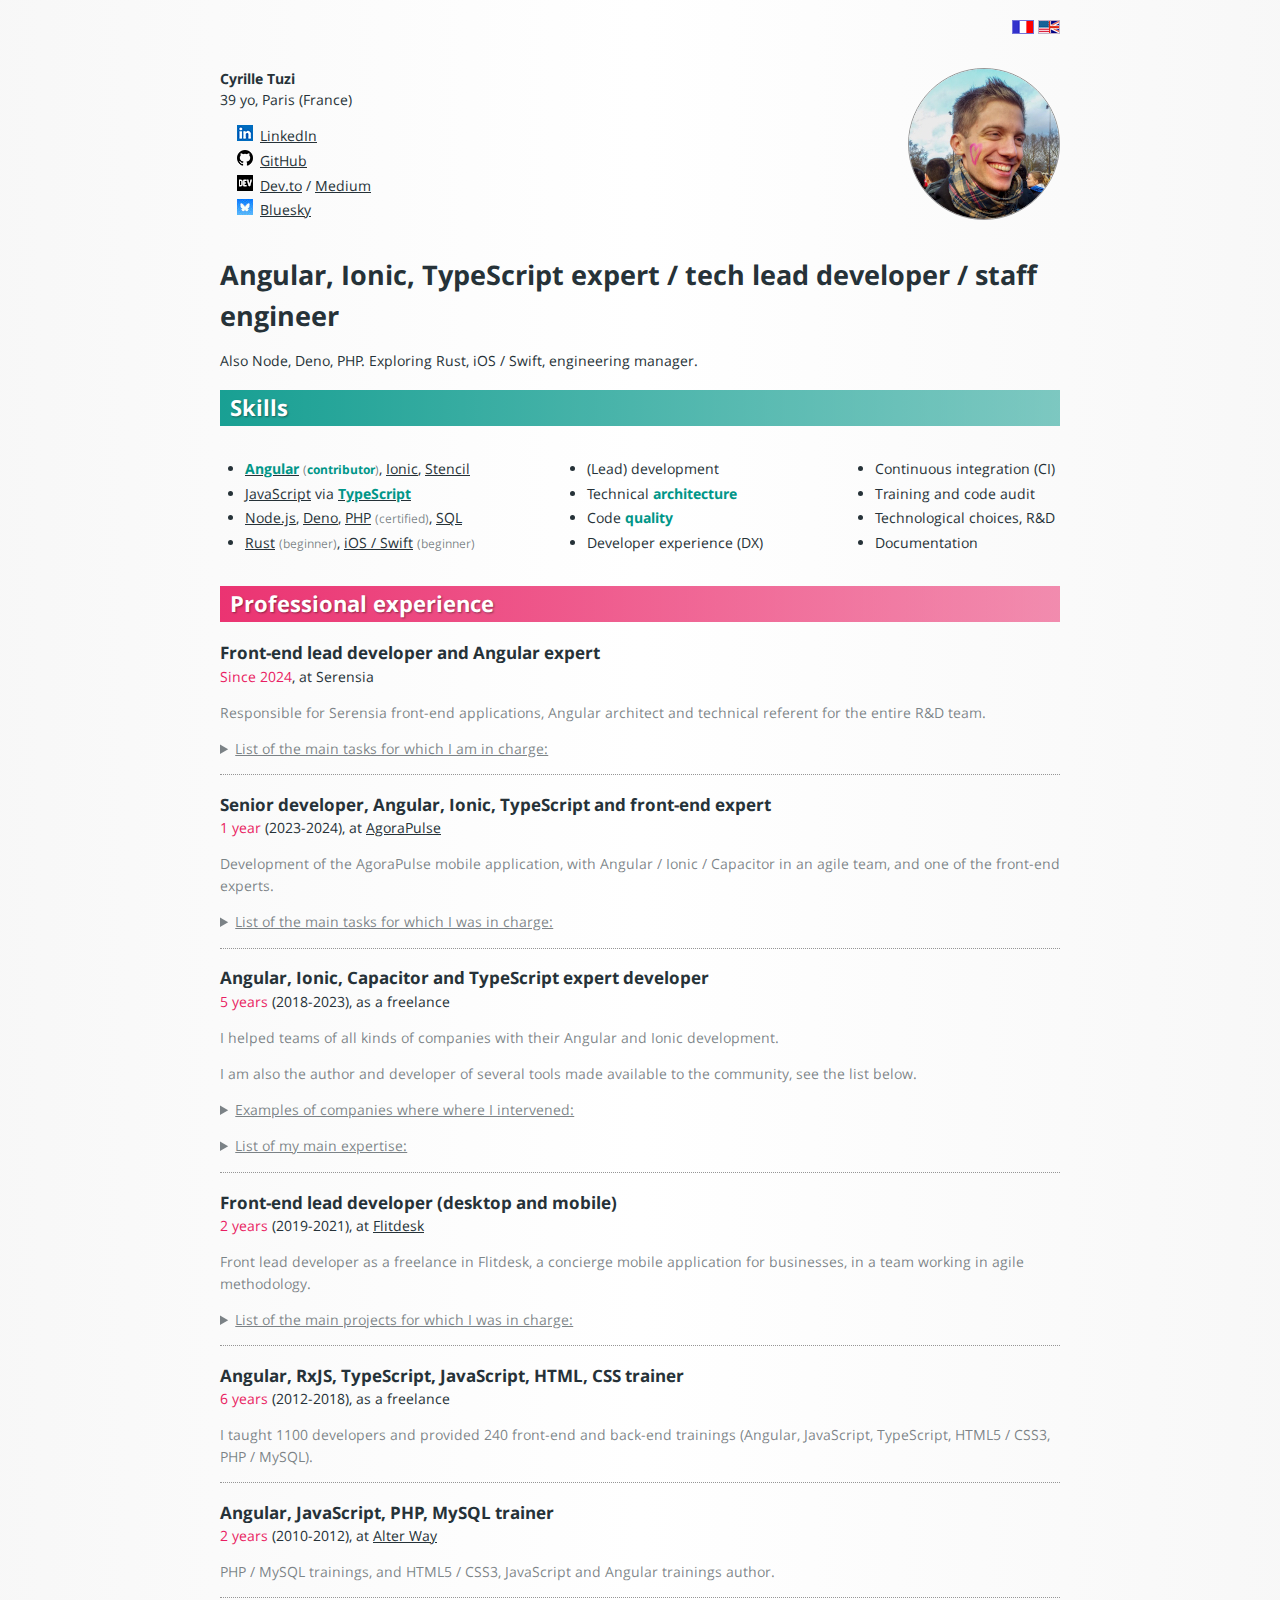
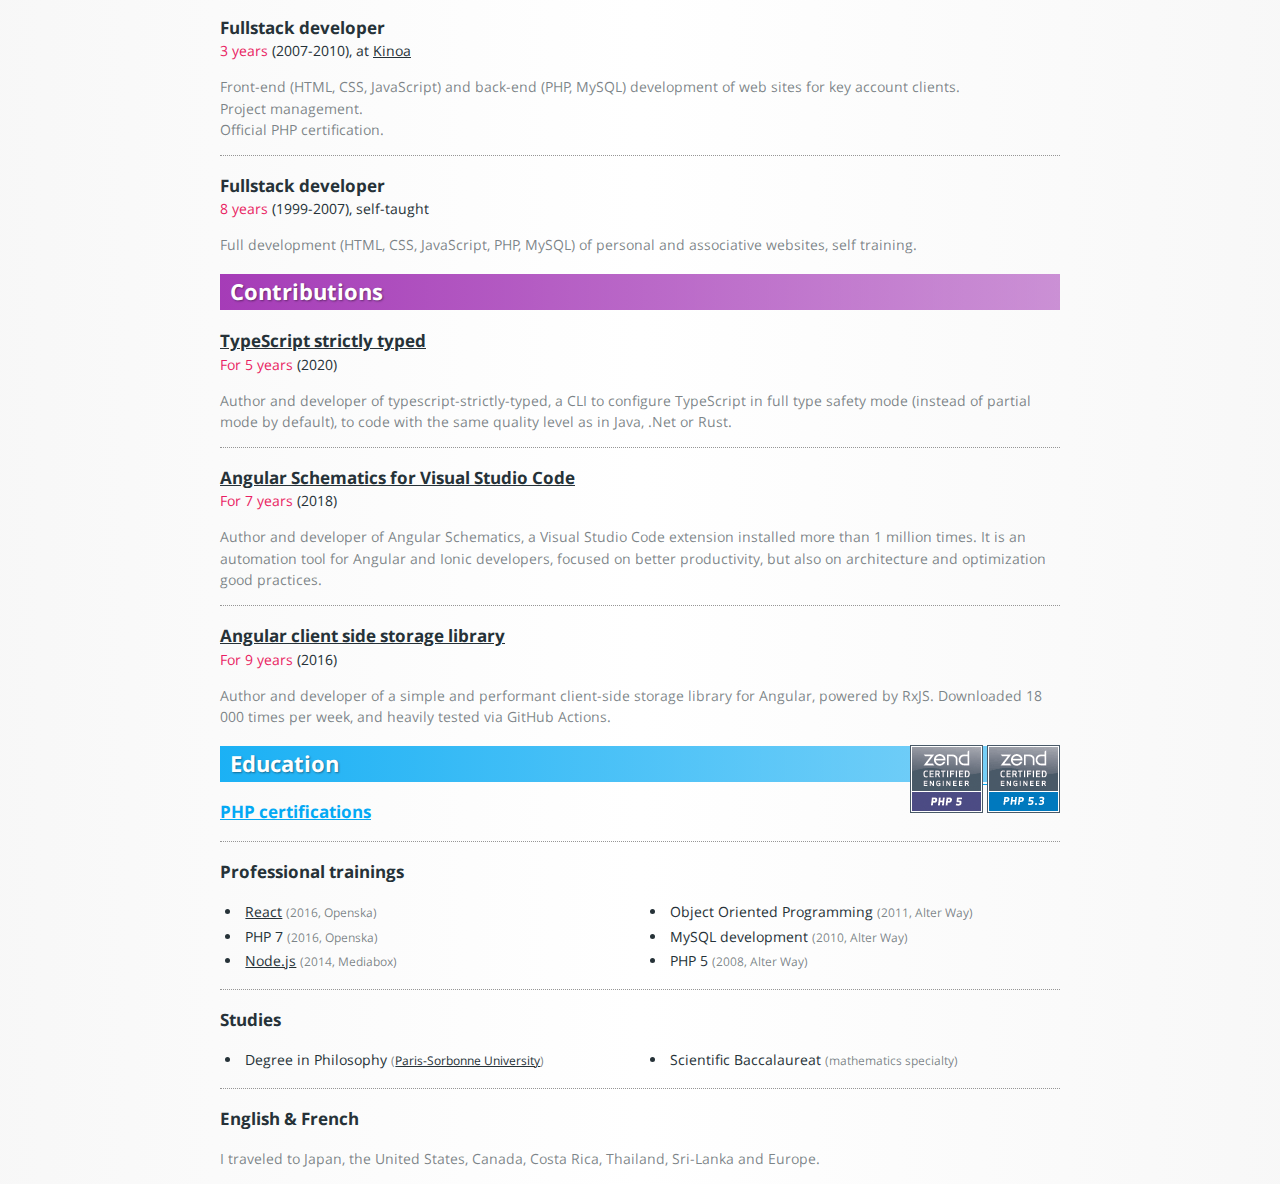
==== commit aa8b30e7: "cv" ====
--- a/en/index.html
+++ b/en/index.html
@@ -58,7 +58,7 @@
         <h1 id="profile-title" itemprop="jobTitle">
           Angular, Ionic, TypeScript expert / tech lead developer / staff engineer
         </h1>
-        <p>Node, Deno, PHP compatible. Rust training in progress.</p>
+        <p>Also Node, Deno, PHP. Exploring Rust, iOS / Swift, engineering manager.</p>
 
         <section class="profile-section" id="skills">
 
@@ -84,6 +84,7 @@
                     href="https://www.php.net/" target="_blank" rel="external">PHP</a> <small>(certified)</small>, <a
                     href="https://www.mysql.com/" target="_blank" rel="external">SQL</a></li>
                 <li class="skill-item"><a href="https://www.rust-lang.org/" target="_blank" rel="external">Rust</a>
+                  <small>(beginner)</small>, <a href="https://developer.apple.com/swift/" target="_blank" rel="external">iOS / Swift</a>
                   <small>(beginner)</small>
               </ul>
 
@@ -134,7 +135,7 @@
                 <li>including a whole new application from scratch, from architecture to features</li>
                 <li>including a complete overhaul from scratch of the historic product</li>
                 <li>implement a design system strategy</li>
-                <li>sharing my Angular expertise within the whole R&D team</li>
+                <li>setting up a multi-month skills development program about front-end for all full-stack developers</li>
                 <li>implement TypeScript and Angular best practices</li>
                 <li><a href="https://dev.to/cyrilletuzi/typescript-strictly-typed-5fln" target="_blank" rel="external">improve reliability and productivity with strict TypeScript</a></li>
                 <li>migrate to Angular new practices (standalone components, signals...)</li>
